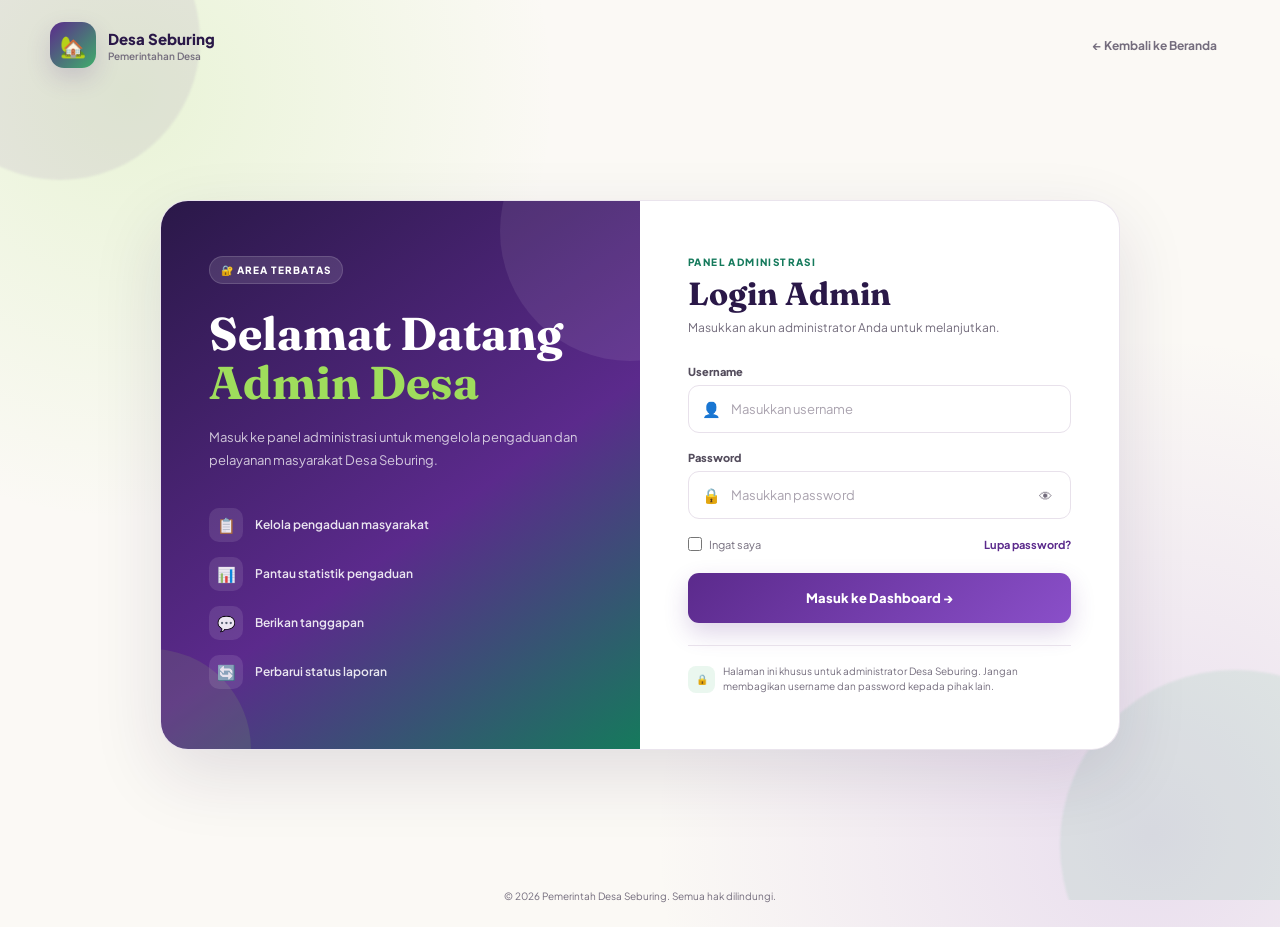
==== admin-login.html @ 7fe1b18f "fix" ====
<!DOCTYPE html>
<html lang="id">
<head>
  <meta charset="UTF-8">
  <meta name="viewport" content="width=device-width, initial-scale=1.0">

  <title>Login Admin - Desa Seburing</title>

  <link rel="preconnect" href="https://fonts.googleapis.com">
  <link rel="preconnect" href="https://fonts.gstatic.com" crossorigin>
  <link href="https://fonts.googleapis.com/css2?family=Fraunces:opsz,wght@9..144,600;9..144,700&family=Plus+Jakarta+Sans:wght@400;500;600;700;800&display=swap" rel="stylesheet">

  <style>
    :root {
      --purple-dark: #2a1848;
      --purple: #5b2a8c;
      --purple-light: #8a4fc9;

      --green-dark: #157a5c;
      --green: #3fae6b;
      --green-light: #9fdd5c;

      --cream: #fbf9f5;
      --cream-dark: #f3eee7;

      --white: #ffffff;
      --text: #292332;
      --muted: #746d7d;

      --border: #e8e1eb;

      --danger: #dc3545;

      --shadow: 0 25px 70px rgba(42, 24, 72, .12);
    }

    * {
      margin: 0;
      padding: 0;
      box-sizing: border-box;
    }

    html,
    body {
      min-height: 100%;
    }

    body {
      font-family: "Plus Jakarta Sans", sans-serif;
      background:
        radial-gradient(
          circle at 10% 10%,
          rgba(159, 221, 92, .20),
          transparent 30%
        ),
        radial-gradient(
          circle at 90% 90%,
          rgba(138, 79, 201, .16),
          transparent 35%
        ),
        var(--cream);

      color: var(--text);
      min-height: 100vh;
    }

    button,
    input {
      font-family: inherit;
    }

    button {
      cursor: pointer;
    }

    a {
      text-decoration: none;
      color: inherit;
    }

    /* =========================
       BACKGROUND
    ========================== */

    .background-decoration {
      position: fixed;
      inset: 0;
      overflow: hidden;
      pointer-events: none;
      z-index: -1;
    }

    .circle {
      position: absolute;
      border-radius: 50%;
      filter: blur(1px);
    }

    .circle-1 {
      width: 280px;
      height: 280px;
      top: -100px;
      left: -80px;
      background: rgba(91, 42, 140, .08);
    }

    .circle-2 {
      width: 350px;
      height: 350px;
      right: -130px;
      bottom: -120px;
      background: rgba(63, 174, 107, .10);
    }

    /* =========================
       HEADER
    ========================== */

    .topbar {
      width: 100%;
      padding: 22px 30px;
    }

    .topbar-inner {
      width: min(1180px, 100%);
      margin: auto;

      display: flex;
      align-items: center;
      justify-content: space-between;
      gap: 20px;
    }

    .brand {
      display: flex;
      align-items: center;
      gap: 12px;

      color: var(--purple-dark);
    }

    .brand-icon {
      width: 46px;
      height: 46px;

      display: grid;
      place-items: center;

      border-radius: 14px;

      color: white;
      font-size: 21px;

      background:
        linear-gradient(
          135deg,
          var(--purple),
          var(--green)
        );

      box-shadow:
        0 10px 25px rgba(91, 42, 140, .18);
    }

    .brand-name {
      font-weight: 800;
      font-size: 15px;
    }

    .brand-subtitle {
      display: block;

      color: var(--muted);

      font-size: 10px;
      font-weight: 600;

      margin-top: 2px;
    }

    .back-home {
      color: var(--muted);

      font-size: 12px;
      font-weight: 700;

      padding: 9px 13px;

      border-radius: 9px;

      transition: .2s;
    }

    .back-home:hover {
      color: var(--purple);
      background: rgba(91, 42, 140, .07);
    }

    /* =========================
       MAIN
    ========================== */

    .main {
      width: min(1180px, calc(100% - 40px));
      min-height: calc(100vh - 100px);

      margin: auto;

      display: flex;
      align-items: center;
      justify-content: center;

      padding: 30px 0 60px;
    }

    .login-layout {
      width: 100%;
      max-width: 960px;

      display: grid;
      grid-template-columns: 1fr 1fr;

      background: var(--white);

      border-radius: 28px;

      overflow: hidden;

      box-shadow: var(--shadow);

      border: 1px solid rgba(232, 225, 235, .9);
    }

    /* =========================
       LEFT PANEL
    ========================== */

    .welcome-panel {
      position: relative;

      padding: 55px 48px;

      color: white;

      background:
        linear-gradient(
          145deg,
          var(--purple-dark),
          var(--purple) 58%,
          var(--green-dark)
        );

      overflow: hidden;
    }

    .welcome-panel::before {
      content: "";

      position: absolute;

      width: 260px;
      height: 260px;

      border-radius: 50%;

      right: -120px;
      top: -100px;

      background: rgba(255,255,255,.08);
    }

    .welcome-panel::after {
      content: "";

      position: absolute;

      width: 200px;
      height: 200px;

      border-radius: 50%;

      left: -110px;
      bottom: -100px;

      background: rgba(159,221,92,.12);
    }

    .welcome-content {
      position: relative;
      z-index: 2;
    }

    .panel-badge {
      display: inline-flex;
      align-items: center;
      gap: 7px;

      padding: 7px 11px;

      border-radius: 30px;

      background: rgba(255,255,255,.12);
      border: 1px solid rgba(255,255,255,.14);

      font-size: 10px;
      font-weight: 800;

      text-transform: uppercase;
      letter-spacing: 1px;

      margin-bottom: 25px;
    }

    .welcome-panel h1 {
      font-family: "Fraunces", serif;

      font-size: clamp(32px, 4vw, 46px);

      line-height: 1.08;

      margin-bottom: 18px;
    }

    .welcome-panel h1 span {
      color: var(--green-light);
    }

    .welcome-panel > .welcome-content > p {
      color: rgba(255,255,255,.75);

      font-size: 13px;

      line-height: 1.8;

      max-width: 400px;
    }

    .feature-list {
      margin-top: 35px;

      display: flex;
      flex-direction: column;

      gap: 15px;
    }

    .feature {
      display: flex;
      align-items: center;

      gap: 12px;

      color: rgba(255,255,255,.88);

      font-size: 12px;
      font-weight: 600;
    }

    .feature-icon {
      width: 34px;
      height: 34px;

      flex-shrink: 0;

      display: grid;
      place-items: center;

      border-radius: 10px;

      background: rgba(255,255,255,.10);

      font-size: 15px;
    }

    /* =========================
       LOGIN PANEL
    ========================== */

    .login-panel {
      padding: 55px 48px;

      display: flex;
      flex-direction: column;
      justify-content: center;
    }

    .login-heading {
      margin-bottom: 30px;
    }

    .login-heading small {
      display: block;

      color: var(--green-dark);

      font-size: 10px;
      font-weight: 800;

      letter-spacing: 1.4px;

      text-transform: uppercase;

      margin-bottom: 8px;
    }

    .login-heading h2 {
      font-family: "Fraunces", serif;

      color: var(--purple-dark);

      font-size: 32px;

      line-height: 1.15;
    }

    .login-heading p {
      color: var(--muted);

      font-size: 12px;

      margin-top: 8px;
    }

    /* =========================
       FORM
    ========================== */

    .form-group {
      margin-bottom: 18px;
    }

    .form-group label {
      display: block;

      color: #544d5d;

      font-size: 11px;
      font-weight: 800;

      margin-bottom: 7px;
    }

    .input-wrapper {
      position: relative;
    }

    .input-icon {
      position: absolute;

      left: 14px;
      top: 50%;

      transform: translateY(-50%);

      font-size: 15px;

      color: var(--muted);

      pointer-events: none;
    }

    .form-control {
      width: 100%;

      min-height: 48px;

      border: 1px solid var(--border);

      border-radius: 11px;

      padding:
        12px
        43px
        12px
        42px;

      outline: none;

      background: #fff;

      color: var(--text);

      font-size: 13px;

      transition: .2s;
    }

    .form-control::placeholder {
      color: #aaa3af;
    }

    .form-control:focus {
      border-color: var(--purple-light);

      box-shadow:
        0 0 0 4px
        rgba(138, 79, 201, .09);
    }

    .password-toggle {
      position: absolute;

      right: 10px;
      top: 50%;

      transform: translateY(-50%);

      width: 32px;
      height: 32px;

      border: 0;

      background: transparent;

      color: var(--muted);

      border-radius: 7px;
    }

    .password-toggle:hover {
      background: #f4eff7;

      color: var(--purple);
    }

    /* =========================
       OPTIONS
    ========================== */

    .login-options {
      display: flex;
      align-items: center;
      justify-content: space-between;

      gap: 10px;

      margin: 5px 0 22px;
    }

    .remember {
      display: flex;
      align-items: center;

      gap: 7px;

      color: var(--muted);

      font-size: 11px;

      cursor: pointer;
    }

    .remember input {
      accent-color: var(--purple);

      width: 14px;
      height: 14px;
    }

    .forgot {
      border: 0;
      background: transparent;

      color: var(--purple);

      font-size: 11px;
      font-weight: 700;
    }

    .forgot:hover {
      text-decoration: underline;
    }

    /* =========================
       LOGIN BUTTON
    ========================== */

    .login-button {
      width: 100%;

      min-height: 50px;

      border: 0;

      border-radius: 11px;

      color: white;

      background:
        linear-gradient(
          135deg,
          var(--purple),
          var(--purple-light)
        );

      font-size: 13px;
      font-weight: 800;

      box-shadow:
        0 10px 25px
        rgba(91,42,140,.20);

      transition: .2s;
    }

    .login-button:hover {
      transform: translateY(-1px);

      box-shadow:
        0 13px 30px
        rgba(91,42,140,.27);
    }

    .login-button:disabled {
      opacity: .65;

      cursor: not-allowed;

      transform: none;
    }

    /* =========================
       ERROR
    ========================== */

    .error-message {
      display: none;

      margin-bottom: 17px;

      padding: 11px 13px;

      border-radius: 10px;

      background: #fff0f1;

      border: 1px solid #ffd6da;

      color: var(--danger);

      font-size: 11px;

      line-height: 1.5;
    }

    .error-message.show {
      display: block;
    }

    /* =========================
       SECURITY INFO
    ========================== */

    .security-info {
      display: flex;
      align-items: center;

      gap: 8px;

      margin-top: 22px;

      padding-top: 18px;

      border-top: 1px solid var(--border);

      color: var(--muted);

      font-size: 10px;

      line-height: 1.5;
    }

    .security-icon {
      width: 27px;
      height: 27px;

      flex-shrink: 0;

      display: grid;
      place-items: center;

      border-radius: 8px;

      background: #eaf7ef;

      color: var(--green-dark);
    }

    /* =========================
       FOOTER
    ========================== */

    .footer {
      text-align: center;

      color: var(--muted);

      font-size: 10px;

      padding: 0 20px 25px;
    }

    /* =========================
       LOADING
    ========================== */

    .button-loading {
      display: none;
      align-items: center;
      justify-content: center;
      gap: 8px;
    }

    .login-button.loading .button-text {
      display: none;
    }

    .login-button.loading .button-loading {
      display: flex;
    }

    .spinner {
      width: 16px;
      height: 16px;

      border: 2px solid rgba(255,255,255,.4);

      border-top-color: white;

      border-radius: 50%;

      animation: spin .7s linear infinite;
    }

    @keyframes spin {
      to {
        transform: rotate(360deg);
      }
    }

    /* =========================
       RESPONSIVE
    ========================== */

    @media (max-width: 800px) {

      .topbar {
        padding: 17px 20px;
      }

      .main {
        width: min(100% - 24px, 600px);

        min-height: auto;

        padding:
          20px
          0
          40px;
      }

      .login-layout {
        grid-template-columns: 1fr;

        border-radius: 22px;
      }

      .welcome-panel {
        padding: 35px 30px;
      }

      .welcome-panel h1 {
        font-size: 35px;
      }

      .feature-list {
        display: grid;

        grid-template-columns:
          repeat(2, 1fr);

        gap: 12px;

        margin-top: 25px;
      }

      .login-panel {
        padding: 35px 30px;
      }

    }

    @media (max-width: 500px) {

      .brand-subtitle {
        display: none;
      }

      .back-home {
        font-size: 11px;
      }

      .welcome-panel {
        padding: 30px 23px;
      }

      .login-panel {
        padding: 30px 23px;
      }

      .feature-list {
        grid-template-columns: 1fr;
      }

      .login-heading h2 {
        font-size: 28px;
      }

    }
  </style>
</head>

<body>

  <!-- BACKGROUND -->

  <div class="background-decoration">
    <div class="circle circle-1"></div>
    <div class="circle circle-2"></div>
  </div>


  <!-- HEADER -->

  <header class="topbar">

    <div class="topbar-inner">

      <a href="index.html" class="brand">

        <div class="brand-icon">
          🏡
        </div>

        <div>
          <div class="brand-name">
            Desa Seburing
          </div>

          <span class="brand-subtitle">
            Pemerintahan Desa
          </span>
        </div>

      </a>

      <a
        href="index.html"
        class="back-home">
        ← Kembali ke Beranda
      </a>

    </div>

  </header>


  <!-- MAIN -->

  <main class="main">

    <div class="login-layout">


      <!-- =====================
           WELCOME
      ====================== -->

      <section class="welcome-panel">

        <div class="welcome-content">

          <div class="panel-badge">
            🔐 Area Terbatas
          </div>

          <h1>
            Selamat Datang<br>
            <span>Admin Desa</span>
          </h1>

          <p>
            Masuk ke panel administrasi untuk
            mengelola pengaduan dan pelayanan
            masyarakat Desa Seburing.
          </p>


          <div class="feature-list">

            <div class="feature">

              <div class="feature-icon">
                📋
              </div>

              <span>
                Kelola pengaduan masyarakat
              </span>

            </div>


            <div class="feature">

              <div class="feature-icon">
                📊
              </div>

              <span>
                Pantau statistik pengaduan
              </span>

            </div>


            <div class="feature">

              <div class="feature-icon">
                💬
              </div>

              <span>
                Berikan tanggapan
              </span>

            </div>


            <div class="feature">

              <div class="feature-icon">
                🔄
              </div>

              <span>
                Perbarui status laporan
              </span>

            </div>

          </div>

        </div>

      </section>


      <!-- =====================
           LOGIN
      ====================== -->

      <section class="login-panel">

        <div class="login-heading">

          <small>
            Panel Administrasi
          </small>

          <h2>
            Login Admin
          </h2>

          <p>
            Masukkan akun administrator Anda
            untuk melanjutkan.
          </p>

        </div>


        <!-- ERROR -->

        <div
          class="error-message"
          id="errorMessage">
        </div>


        <!-- FORM -->

        <form
          id="loginForm"
          autocomplete="on">


          <!-- USERNAME -->

          <div class="form-group">

            <label for="username">
              Username
            </label>

            <div class="input-wrapper">

              <span class="input-icon">
                👤
              </span>

              <input
                type="text"
                id="username"
                name="username"
                class="form-control"
                placeholder="Masukkan username"
                autocomplete="username"
                required>

            </div>

          </div>


          <!-- PASSWORD -->

          <div class="form-group">

            <label for="password">
              Password
            </label>

            <div class="input-wrapper">

              <span class="input-icon">
                🔒
              </span>

              <input
                type="password"
                id="password"
                name="password"
                class="form-control"
                placeholder="Masukkan password"
                autocomplete="current-password"
                required>

              <button
                type="button"
                class="password-toggle"
                id="passwordToggle"
                aria-label="Tampilkan password">
                👁
              </button>

            </div>

          </div>


          <!-- OPTIONS -->

          <div class="login-options">

            <label class="remember">

              <input
                type="checkbox"
                id="remember">

              <span>
                Ingat saya
              </span>

            </label>

            <button
              type="button"
              class="forgot"
              id="forgotButton">
              Lupa password?
            </button>

          </div>


          <!-- LOGIN -->

          <button
            type="submit"
            class="login-button"
            id="loginButton">

            <span class="button-text">
              Masuk ke Dashboard →
            </span>

            <span class="button-loading">
              <span class="spinner"></span>
              Memeriksa akun...
            </span>

          </button>

        </form>


        <!-- SECURITY -->

        <div class="security-info">

          <div class="security-icon">
            🔒
          </div>

          <span>
            Halaman ini khusus untuk administrator
            Desa Seburing. Jangan membagikan
            username dan password kepada pihak lain.
          </span>

        </div>

      </section>

    </div>

  </main>


  <!-- FOOTER -->

  <footer class="footer">

    © <span id="year"></span>
    Pemerintah Desa Seburing.
    Semua hak dilindungi.

  </footer>


  <script>
    /* =====================================================
       KONFIGURASI
    ===================================================== */

    const API_URL =
      "https://script.google.com/macros/s/AKfycbyyO-7rDVCGAe1eK1dT38IYZ7v0xkyFf-keURw77UYiTInyNNSq6HL-UA06gXPdn8LJ/exec";


    /*
      MODE LOGIN

      "APPS_SCRIPT"
      = login diverifikasi oleh Google Apps Script

      "LOCAL"
      = login menggunakan username/password
        yang ditulis di bawah.

      Untuk website yang benar-benar dipakai,
      gunakan APPS_SCRIPT.
    */

    const LOGIN_MODE = "APPS_SCRIPT";


    /*
      HANYA DIGUNAKAN JIKA LOGIN_MODE = "LOCAL"

      Jangan gunakan password asli di sini
      untuk website publik.
    */

    const LOCAL_USERNAME = "admin";
    const LOCAL_PASSWORD = "admin123";


    /* =====================================================
       ELEMENT
    ===================================================== */

    const loginForm =
      document.getElementById(
        "loginForm"
      );

    const usernameInput =
      document.getElementById(
        "username"
      );

    const passwordInput =
      document.getElementById(
        "password"
      );

    const passwordToggle =
      document.getElementById(
        "passwordToggle"
      );

    const loginButton =
      document.getElementById(
        "loginButton"
      );

    const errorMessage =
      document.getElementById(
        "errorMessage"
      );


    /* =====================================================
       INITIALIZE
    ===================================================== */

    document.addEventListener(
      "DOMContentLoaded",
      () => {

        document.getElementById(
          "year"
        ).textContent =
          new Date().getFullYear();


        /*
          Jika sebelumnya sudah login,
          langsung arahkan ke admin.html.
        */

        const savedSession =
          localStorage.getItem(
            "desaSeburingAdmin"
          );


        if (savedSession) {

          try {

            const session =
              JSON.parse(
                savedSession
              );


            if (
              session &&
              session.loggedIn === true
            ) {

              window.location.href =
                "admin.html";

            }

          } catch (error) {

            localStorage.removeItem(
              "desaSeburingAdmin"
            );

          }

        }

      }
    );


    /* =====================================================
       SHOW / HIDE PASSWORD
    ===================================================== */

    passwordToggle.addEventListener(
      "click",
      () => {

        const isPassword =
          passwordInput.type ===
          "password";


        passwordInput.type =
          isPassword
            ? "text"
            : "password";


        passwordToggle.textContent =
          isPassword
            ? "🙈"
            : "👁";

      }
    );


    /* =====================================================
       LOGIN
    ===================================================== */

    loginForm.addEventListener(
      "submit",
      async event => {

        event.preventDefault();


        hideError();


        const username =
          usernameInput.value.trim();

        const password =
          passwordInput.value;


        if (!username) {

          showError(
            "Username wajib diisi."
          );

          usernameInput.focus();

          return;

        }


        if (!password) {

          showError(
            "Password wajib diisi."
          );

          passwordInput.focus();

          return;

        }


        setLoginLoading(true);


        try {

          let result;


          /*
            ================================================
            LOGIN LOCAL
            ================================================
          */

          if (
            LOGIN_MODE ===
            "LOCAL"
          ) {

            /*
              Simulasi pemeriksaan login.
            */

            await delay(600);


            if (
              username ===
                LOCAL_USERNAME &&
              password ===
                LOCAL_PASSWORD
            ) {

              result = {
                success: true,
                data: {
                  username: username
                }
              };

            } else {

              result = {
                success: false,
                message:
                  "Username atau password salah."
              };

            }

          }


          /*
            ================================================
            LOGIN GOOGLE APPS SCRIPT
            ================================================
          */

          else {

            result =
              await loginWithAppsScript(
                username,
                password
              );

          }


          if (
            !result ||
            result.success !== true
          ) {

            throw new Error(
              result?.message ||
              "Username atau password salah."
            );

          }


          /*
            Simpan session sederhana
            di browser.
          */

          const session = {

            loggedIn: true,

            username:
              result.data?.username ||
              username,

            loginTime:
              new Date().toISOString()

          };


          localStorage.setItem(
            "desaSeburingAdmin",
            JSON.stringify(session)
          );


          /*
            Beri sedikit waktu agar
            user melihat proses berhasil.
          */

          await delay(300);


          window.location.href =
            "admin.html";


        } catch (error) {

          console.error(error);


          showError(
            error.message ||
            "Login gagal. Silakan coba lagi."
          );


        } finally {

          setLoginLoading(false);

        }

      }
    );


    /* =====================================================
       LOGIN APPS SCRIPT
    ===================================================== */

    async function loginWithAppsScript(
      username,
      password
    ) {

      /*
        Apps Script diharapkan menerima:

        {
          action: "adminLogin",
          username: "...",
          password: "..."
        }

        dan mengembalikan:

        {
          success: true,
          data: {
            username: "admin"
          }
        }

        atau:

        {
          success: false,
          message: "Username atau password salah."
        }
      */


      const response =
        await fetch(
          API_URL,
          {
            method: "POST",

            headers: {
              "Content-Type":
                "text/plain;charset=utf-8"
            },

            body:
              JSON.stringify({

                action:
                  "adminLogin",

                username:
                  username,

                password:
                  password

              })

          }
        );


      if (!response.ok) {

        throw new Error(
          "Server login tidak dapat dihubungi."
        );

      }


      return await response.json();

    }


    /* =====================================================
       FORGOT PASSWORD
    ===================================================== */

    document
      .getElementById(
        "forgotButton"
      )
      .addEventListener(
        "click",
        () => {

          showError(
            "Untuk keamanan, silakan hubungi administrator utama Desa Seburing untuk melakukan reset password."
          );

        }
      );


    /* =====================================================
       ERROR
    ===================================================== */

    function showError(message) {

      errorMessage.textContent =
        message;

      errorMessage.classList.add(
        "show"
      );

    }


    function hideError() {

      errorMessage.textContent =
        "";

      errorMessage.classList.remove(
        "show"
      );

    }


    /* =====================================================
       BUTTON LOADING
    ===================================================== */

    function setLoginLoading(
      loading
    ) {

      if (loading) {

        loginButton.classList.add(
          "loading"
        );

        loginButton.disabled =
          true;

        usernameInput.disabled =
          true;

        passwordInput.disabled =
          true;

      } else {

        loginButton.classList.remove(
          "loading"
        );

        loginButton.disabled =
          false;

        usernameInput.disabled =
          false;

        passwordInput.disabled =
          false;

      }

    }


    /* =====================================================
       DELAY
    ===================================================== */

    function delay(ms) {

      return new Promise(
        resolve =>
          setTimeout(
            resolve,
            ms
          )
      );

    }
  </script>

</body>
</html>
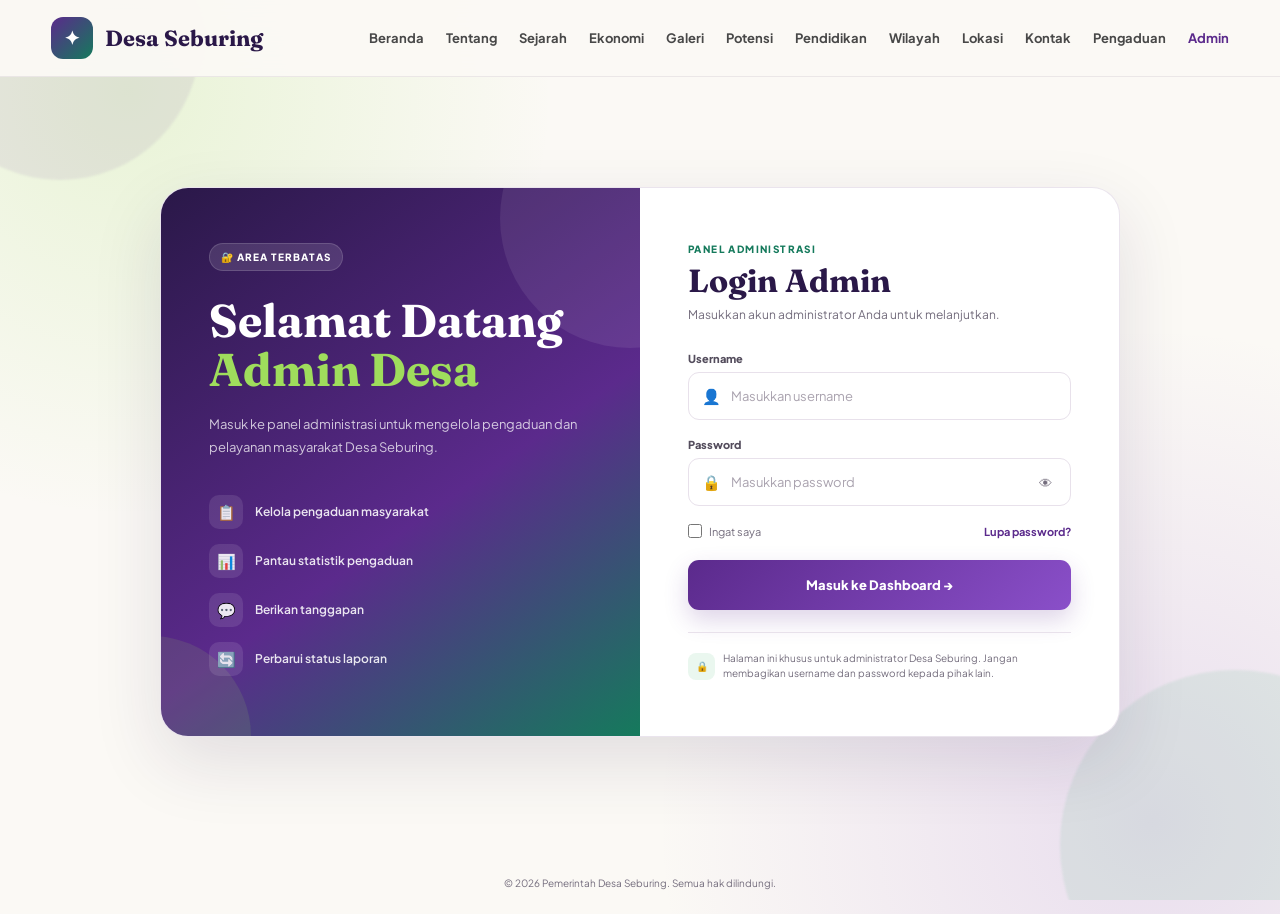
==== commit cfcdd73c: "Refactor admin-login.html for improved layout and styles Refactor HTML structure and CSS styles for " ====
--- a/admin-login.html
+++ b/admin-login.html
@@ -8,9 +8,13 @@
 
   <link rel="preconnect" href="https://fonts.googleapis.com">
   <link rel="preconnect" href="https://fonts.gstatic.com" crossorigin>
-  <link href="https://fonts.googleapis.com/css2?family=Fraunces:opsz,wght@9..144,600;9..144,700&family=Plus+Jakarta+Sans:wght@400;500;600;700;800&display=swap" rel="stylesheet">
+
+  <link
+    href="https://fonts.googleapis.com/css2?family=Fraunces:opsz,wght@9..144,600;9..144,700&family=Plus+Jakarta+Sans:wght@400;500;600;700;800&display=swap"
+    rel="stylesheet">
 
   <style>
+
     :root {
       --purple-dark: #2a1848;
       --purple: #5b2a8c;
@@ -34,19 +38,23 @@
       --shadow: 0 25px 70px rgba(42, 24, 72, .12);
     }
 
+
     * {
       margin: 0;
       padding: 0;
       box-sizing: border-box;
     }
 
+
     html,
     body {
       min-height: 100%;
     }
 
+
     body {
       font-family: "Plus Jakarta Sans", sans-serif;
+
       background:
         radial-gradient(
           circle at 10% 10%,
@@ -64,161 +72,257 @@
       min-height: 100vh;
     }
 
+
     button,
     input {
       font-family: inherit;
     }
 
+
     button {
       cursor: pointer;
     }
+
 
     a {
       text-decoration: none;
       color: inherit;
     }
 
-    /* =========================
-       BACKGROUND
-    ========================== */
-
-    .background-decoration {
-      position: fixed;
-      inset: 0;
-      overflow: hidden;
-      pointer-events: none;
-      z-index: -1;
-    }
-
-    .circle {
-      position: absolute;
-      border-radius: 50%;
-      filter: blur(1px);
-    }
-
-    .circle-1 {
-      width: 280px;
-      height: 280px;
-      top: -100px;
-      left: -80px;
-      background: rgba(91, 42, 140, .08);
-    }
-
-    .circle-2 {
-      width: 350px;
-      height: 350px;
-      right: -130px;
-      bottom: -120px;
-      background: rgba(63, 174, 107, .10);
-    }
-
-    /* =========================
-       HEADER
-    ========================== */
-
-    .topbar {
+
+    /* =====================================================
+       NAVBAR
+    ===================================================== */
+
+    .navbar {
+      position: sticky;
+      top: 0;
+      z-index: 1000;
+
       width: 100%;
-      padding: 22px 30px;
-    }
-
-    .topbar-inner {
-      width: min(1180px, 100%);
+
+      background: rgba(251, 249, 245, .94);
+
+      backdrop-filter: blur(15px);
+
+      border-bottom:
+        1px solid
+        rgba(42, 24, 72, .08);
+    }
+
+
+    .nav-container {
+      width: min(1180px, 92%);
+      height: 76px;
+
       margin: auto;
 
       display: flex;
       align-items: center;
       justify-content: space-between;
+
       gap: 20px;
     }
 
-    .brand {
+
+    .nav-container .brand {
       display: flex;
       align-items: center;
+
       gap: 12px;
 
+      font-family: "Fraunces", serif;
+
+      font-weight: 700;
+      font-size: 22px;
+
       color: var(--purple-dark);
     }
 
-    .brand-icon {
-      width: 46px;
-      height: 46px;
+
+    .nav-container .brand-icon {
+      width: 42px;
+      height: 42px;
 
       display: grid;
       place-items: center;
 
-      border-radius: 14px;
+      border-radius: 12px;
 
       color: white;
-      font-size: 21px;
 
       background:
         linear-gradient(
           135deg,
           var(--purple),
-          var(--green)
+          var(--green-dark)
         );
 
-      box-shadow:
-        0 10px 25px rgba(91, 42, 140, .18);
-    }
-
-    .brand-name {
-      font-weight: 800;
-      font-size: 15px;
-    }
-
-    .brand-subtitle {
-      display: block;
-
-      color: var(--muted);
-
-      font-size: 10px;
-      font-weight: 600;
-
-      margin-top: 2px;
-    }
-
-    .back-home {
-      color: var(--muted);
-
-      font-size: 12px;
+      font-size: 19px;
+    }
+
+
+    .nav-links {
+      display: flex;
+      align-items: center;
+
+      gap: 22px;
+
+      flex-wrap: wrap;
+    }
+
+
+    .nav-links a {
+      font-size: 13px;
       font-weight: 700;
 
-      padding: 9px 13px;
-
-      border-radius: 9px;
-
-      transition: .2s;
-    }
-
-    .back-home:hover {
+      color: #484848;
+
+      transition: .25s;
+    }
+
+
+    .nav-links a:hover,
+    .nav-links a.active {
       color: var(--purple);
-      background: rgba(91, 42, 140, .07);
-    }
-
-    /* =========================
+    }
+
+
+    .nav-toggle {
+      display: none;
+
+      border: 0;
+      background: transparent;
+
+      font-size: 26px;
+
+      color: var(--purple-dark);
+    }
+
+
+    @media (max-width: 900px) {
+
+      .nav-toggle {
+        display: block;
+      }
+
+
+      .nav-links {
+        display: none;
+
+        position: absolute;
+
+        left: 4%;
+        right: 4%;
+        top: 70px;
+
+        padding: 18px;
+
+        flex-direction: column;
+
+        align-items: flex-start;
+
+        gap: 15px;
+
+        background: white;
+
+        border-radius: 16px;
+
+        box-shadow: var(--shadow);
+
+        border:
+          1px solid
+          rgba(42, 24, 72, .08);
+      }
+
+
+      .nav-links.open {
+        display: flex;
+      }
+
+    }
+
+
+    /* =====================================================
+       BACKGROUND
+    ===================================================== */
+
+    .background-decoration {
+      position: fixed;
+
+      inset: 0;
+
+      overflow: hidden;
+
+      pointer-events: none;
+
+      z-index: -1;
+    }
+
+
+    .circle {
+      position: absolute;
+
+      border-radius: 50%;
+
+      filter: blur(1px);
+    }
+
+
+    .circle-1 {
+      width: 280px;
+      height: 280px;
+
+      top: -100px;
+      left: -80px;
+
+      background:
+        rgba(91, 42, 140, .08);
+    }
+
+
+    .circle-2 {
+      width: 350px;
+      height: 350px;
+
+      right: -130px;
+      bottom: -120px;
+
+      background:
+        rgba(63, 174, 107, .10);
+    }
+
+
+    /* =====================================================
        MAIN
-    ========================== */
+    ===================================================== */
 
     .main {
       width: min(1180px, calc(100% - 40px));
-      min-height: calc(100vh - 100px);
+
+      min-height:
+        calc(100vh - 100px);
 
       margin: auto;
 
       display: flex;
+
       align-items: center;
+
       justify-content: center;
 
       padding: 30px 0 60px;
     }
+
 
     .login-layout {
       width: 100%;
       max-width: 960px;
 
       display: grid;
-      grid-template-columns: 1fr 1fr;
+
+      grid-template-columns:
+        1fr 1fr;
 
       background: var(--white);
 
@@ -228,12 +332,15 @@
 
       box-shadow: var(--shadow);
 
-      border: 1px solid rgba(232, 225, 235, .9);
-    }
-
-    /* =========================
+      border:
+        1px solid
+        rgba(232, 225, 235, .9);
+    }
+
+
+    /* =====================================================
        LEFT PANEL
-    ========================== */
+    ===================================================== */
 
     .welcome-panel {
       position: relative;
@@ -253,6 +360,7 @@
       overflow: hidden;
     }
 
+
     .welcome-panel::before {
       content: "";
 
@@ -266,8 +374,10 @@
       right: -120px;
       top: -100px;
 
-      background: rgba(255,255,255,.08);
-    }
+      background:
+        rgba(255,255,255,.08);
+    }
+
 
     .welcome-panel::after {
       content: "";
@@ -282,51 +392,71 @@
       left: -110px;
       bottom: -100px;
 
-      background: rgba(159,221,92,.12);
-    }
+      background:
+        rgba(159,221,92,.12);
+    }
+
 
     .welcome-content {
       position: relative;
+
       z-index: 2;
     }
+
 
     .panel-badge {
       display: inline-flex;
+
       align-items: center;
+
       gap: 7px;
 
       padding: 7px 11px;
 
       border-radius: 30px;
 
-      background: rgba(255,255,255,.12);
-      border: 1px solid rgba(255,255,255,.14);
+      background:
+        rgba(255,255,255,.12);
+
+      border:
+        1px solid
+        rgba(255,255,255,.14);
 
       font-size: 10px;
+
       font-weight: 800;
 
       text-transform: uppercase;
+
       letter-spacing: 1px;
 
       margin-bottom: 25px;
     }
+
 
     .welcome-panel h1 {
       font-family: "Fraunces", serif;
 
-      font-size: clamp(32px, 4vw, 46px);
+      font-size:
+        clamp(32px, 4vw, 46px);
 
       line-height: 1.08;
 
       margin-bottom: 18px;
     }
+
 
     .welcome-panel h1 span {
       color: var(--green-light);
     }
 
-    .welcome-panel > .welcome-content > p {
-      color: rgba(255,255,255,.75);
+
+    .welcome-panel
+    > .welcome-content
+    > p {
+
+      color:
+        rgba(255,255,255,.75);
 
       font-size: 13px;
 
@@ -334,27 +464,34 @@
 
       max-width: 400px;
     }
+
 
     .feature-list {
       margin-top: 35px;
 
       display: flex;
+
       flex-direction: column;
 
       gap: 15px;
     }
+
 
     .feature {
       display: flex;
+
       align-items: center;
 
       gap: 12px;
 
-      color: rgba(255,255,255,.88);
+      color:
+        rgba(255,255,255,.88);
 
       font-size: 12px;
+
       font-weight: 600;
     }
+
 
     .feature-icon {
       width: 34px;
@@ -363,37 +500,45 @@
       flex-shrink: 0;
 
       display: grid;
+
       place-items: center;
 
       border-radius: 10px;
 
-      background: rgba(255,255,255,.10);
+      background:
+        rgba(255,255,255,.10);
 
       font-size: 15px;
     }
 
-    /* =========================
+
+    /* =====================================================
        LOGIN PANEL
-    ========================== */
+    ===================================================== */
 
     .login-panel {
       padding: 55px 48px;
 
       display: flex;
+
       flex-direction: column;
+
       justify-content: center;
     }
+
 
     .login-heading {
       margin-bottom: 30px;
     }
 
+
     .login-heading small {
       display: block;
 
       color: var(--green-dark);
 
       font-size: 10px;
+
       font-weight: 800;
 
       letter-spacing: 1.4px;
@@ -402,6 +547,7 @@
 
       margin-bottom: 8px;
     }
+
 
     .login-heading h2 {
       font-family: "Fraunces", serif;
@@ -413,6 +559,7 @@
       line-height: 1.15;
     }
 
+
     .login-heading p {
       color: var(--muted);
 
@@ -421,36 +568,42 @@
       margin-top: 8px;
     }
 
-    /* =========================
+
+    /* =====================================================
        FORM
-    ========================== */
+    ===================================================== */
 
     .form-group {
       margin-bottom: 18px;
     }
 
+
     .form-group label {
       display: block;
 
       color: #544d5d;
 
       font-size: 11px;
+
       font-weight: 800;
 
       margin-bottom: 7px;
     }
+
 
     .input-wrapper {
       position: relative;
     }
 
+
     .input-icon {
       position: absolute;
 
       left: 14px;
       top: 50%;
 
-      transform: translateY(-50%);
+      transform:
+        translateY(-50%);
 
       font-size: 15px;
 
@@ -458,13 +611,16 @@
 
       pointer-events: none;
     }
+
 
     .form-control {
       width: 100%;
 
       min-height: 48px;
 
-      border: 1px solid var(--border);
+      border:
+        1px solid
+        var(--border);
 
       border-radius: 11px;
 
@@ -485,25 +641,30 @@
       transition: .2s;
     }
 
+
     .form-control::placeholder {
       color: #aaa3af;
     }
 
+
     .form-control:focus {
-      border-color: var(--purple-light);
+      border-color:
+        var(--purple-light);
 
       box-shadow:
         0 0 0 4px
         rgba(138, 79, 201, .09);
     }
 
+
     .password-toggle {
       position: absolute;
 
       right: 10px;
       top: 50%;
 
-      transform: translateY(-50%);
+      transform:
+        translateY(-50%);
 
       width: 32px;
       height: 32px;
@@ -517,28 +678,34 @@
       border-radius: 7px;
     }
 
+
     .password-toggle:hover {
       background: #f4eff7;
 
       color: var(--purple);
     }
 
-    /* =========================
+
+    /* =====================================================
        OPTIONS
-    ========================== */
+    ===================================================== */
 
     .login-options {
       display: flex;
+
       align-items: center;
+
       justify-content: space-between;
 
       gap: 10px;
 
       margin: 5px 0 22px;
     }
+
 
     .remember {
       display: flex;
+
       align-items: center;
 
       gap: 7px;
@@ -550,30 +717,37 @@
       cursor: pointer;
     }
 
+
     .remember input {
-      accent-color: var(--purple);
+      accent-color:
+        var(--purple);
 
       width: 14px;
       height: 14px;
     }
 
+
     .forgot {
       border: 0;
+
       background: transparent;
 
       color: var(--purple);
 
       font-size: 11px;
+
       font-weight: 700;
     }
+
 
     .forgot:hover {
       text-decoration: underline;
     }
 
-    /* =========================
+
+    /* =====================================================
        LOGIN BUTTON
-    ========================== */
+    ===================================================== */
 
     .login-button {
       width: 100%;
@@ -594,6 +768,7 @@
         );
 
       font-size: 13px;
+
       font-weight: 800;
 
       box-shadow:
@@ -603,14 +778,17 @@
       transition: .2s;
     }
 
+
     .login-button:hover {
-      transform: translateY(-1px);
+      transform:
+        translateY(-1px);
 
       box-shadow:
         0 13px 30px
         rgba(91,42,140,.27);
     }
 
+
     .login-button:disabled {
       opacity: .65;
 
@@ -619,9 +797,10 @@
       transform: none;
     }
 
-    /* =========================
+
+    /* =====================================================
        ERROR
-    ========================== */
+    ===================================================== */
 
     .error-message {
       display: none;
@@ -634,7 +813,9 @@
 
       background: #fff0f1;
 
-      border: 1px solid #ffd6da;
+      border:
+        1px solid
+        #ffd6da;
 
       color: var(--danger);
 
@@ -642,17 +823,20 @@
 
       line-height: 1.5;
     }
+
 
     .error-message.show {
       display: block;
     }
 
-    /* =========================
+
+    /* =====================================================
        SECURITY INFO
-    ========================== */
+    ===================================================== */
 
     .security-info {
       display: flex;
+
       align-items: center;
 
       gap: 8px;
@@ -661,7 +845,9 @@
 
       padding-top: 18px;
 
-      border-top: 1px solid var(--border);
+      border-top:
+        1px solid
+        var(--border);
 
       color: var(--muted);
 
@@ -669,6 +855,7 @@
 
       line-height: 1.5;
     }
+
 
     .security-icon {
       width: 27px;
@@ -677,6 +864,7 @@
       flex-shrink: 0;
 
       display: grid;
+
       place-items: center;
 
       border-radius: 8px;
@@ -686,9 +874,10 @@
       color: var(--green-dark);
     }
 
-    /* =========================
+
+    /* =====================================================
        FOOTER
-    ========================== */
+    ===================================================== */
 
     .footer {
       text-align: center;
@@ -697,67 +886,81 @@
 
       font-size: 10px;
 
-      padding: 0 20px 25px;
-    }
-
-    /* =========================
+      padding:
+        0 20px 25px;
+    }
+
+
+    /* =====================================================
        LOADING
-    ========================== */
+    ===================================================== */
 
     .button-loading {
       display: none;
+
       align-items: center;
+
       justify-content: center;
+
       gap: 8px;
     }
 
-    .login-button.loading .button-text {
+
+    .login-button.loading
+    .button-text {
       display: none;
     }
 
-    .login-button.loading .button-loading {
+
+    .login-button.loading
+    .button-loading {
       display: flex;
     }
+
 
     .spinner {
       width: 16px;
       height: 16px;
 
-      border: 2px solid rgba(255,255,255,.4);
+      border:
+        2px solid
+        rgba(255,255,255,.4);
 
       border-top-color: white;
 
       border-radius: 50%;
 
-      animation: spin .7s linear infinite;
-    }
+      animation:
+        spin .7s linear infinite;
+    }
+
 
     @keyframes spin {
+
       to {
-        transform: rotate(360deg);
-      }
-    }
-
-    /* =========================
+        transform:
+          rotate(360deg);
+      }
+
+    }
+
+
+    /* =====================================================
        RESPONSIVE
-    ========================== */
+    ===================================================== */
 
     @media (max-width: 800px) {
 
-      .topbar {
-        padding: 17px 20px;
-      }
-
       .main {
-        width: min(100% - 24px, 600px);
+        width:
+          min(100% - 24px, 600px);
 
         min-height: auto;
 
         padding:
-          20px
-          0
-          40px;
-      }
+          20px 0 40px;
+      }
+
 
       .login-layout {
         grid-template-columns: 1fr;
@@ -765,14 +968,18 @@
         border-radius: 22px;
       }
 
+
       .welcome-panel {
-        padding: 35px 30px;
-      }
+        padding:
+          35px 30px;
+      }
+
 
       .welcome-panel h1 {
         font-size: 35px;
       }
 
+
       .feature-list {
         display: grid;
 
@@ -784,119 +991,219 @@
         margin-top: 25px;
       }
 
+
       .login-panel {
-        padding: 35px 30px;
-      }
-
-    }
+        padding:
+          35px 30px;
+      }
+
+    }
+
 
     @media (max-width: 500px) {
 
-      .brand-subtitle {
-        display: none;
-      }
-
-      .back-home {
-        font-size: 11px;
-      }
+      .nav-container {
+        height: 70px;
+      }
+
+
+      .nav-container .brand {
+        font-size: 19px;
+      }
+
+
+      .nav-container .brand-icon {
+        width: 38px;
+        height: 38px;
+      }
+
 
       .welcome-panel {
-        padding: 30px 23px;
-      }
+        padding:
+          30px 23px;
+      }
+
 
       .login-panel {
-        padding: 30px 23px;
-      }
+        padding:
+          30px 23px;
+      }
+
 
       .feature-list {
         grid-template-columns: 1fr;
       }
 
+
       .login-heading h2 {
         font-size: 28px;
       }
 
     }
+
   </style>
 </head>
 
+
 <body>
 
-  <!-- BACKGROUND -->
-
-  <div class="background-decoration">
-    <div class="circle circle-1"></div>
-    <div class="circle circle-2"></div>
-  </div>
-
-
-  <!-- HEADER -->
-
-  <header class="topbar">
-
-    <div class="topbar-inner">
-
-      <a href="index.html" class="brand">
-
-        <div class="brand-icon">
-          🏡
-        </div>
-
-        <div>
-          <div class="brand-name">
-            Desa Seburing
-          </div>
-
-          <span class="brand-subtitle">
-            Pemerintahan Desa
-          </span>
-        </div>
-
-      </a>
+
+  <!-- =====================================================
+       NAVBAR
+  ===================================================== -->
+
+  <header class="navbar">
+
+    <div class="nav-container">
 
       <a
         href="index.html"
-        class="back-home">
-        ← Kembali ke Beranda
+        class="brand">
+
+        <span class="brand-icon">
+          ✦
+        </span>
+
+        <span>
+          Desa Seburing
+        </span>
+
       </a>
 
+
+      <button
+        class="nav-toggle"
+        id="navToggle"
+        aria-label="Buka menu"
+        type="button">
+
+        ☰
+
+      </button>
+
+
+      <nav
+        class="nav-links"
+        id="navlinks">
+
+        <a href="index.html">
+          Beranda
+        </a>
+
+        <a href="tentang.html">
+          Tentang
+        </a>
+
+        <a href="sejarah.html">
+          Sejarah
+        </a>
+
+        <a href="ekonomi.html">
+          Ekonomi
+        </a>
+
+        <a href="galeri.html">
+          Galeri
+        </a>
+
+        <a href="potensi_desa.html">
+          Potensi
+        </a>
+
+        <a href="pendidikan.html">
+          Pendidikan
+        </a>
+
+        <a href="wilayah.html">
+          Wilayah
+        </a>
+
+        <a href="lokasi.html">
+          Lokasi
+        </a>
+
+        <a href="kontak.html">
+          Kontak
+        </a>
+
+        <a href="pengaduan.html">
+          Pengaduan
+        </a>
+
+        <a
+          href="admin-login.html"
+          class="active">
+
+          Admin
+
+        </a>
+
+      </nav>
+
     </div>
 
   </header>
 
 
-  <!-- MAIN -->
+  <!-- =====================================================
+       BACKGROUND
+  ===================================================== -->
+
+  <div class="background-decoration">
+
+    <div class="circle circle-1"></div>
+
+    <div class="circle circle-2"></div>
+
+  </div>
+
+
+  <!-- =====================================================
+       MAIN
+  ===================================================== -->
 
   <main class="main">
 
     <div class="login-layout">
 
 
-      <!-- =====================
+      <!-- =================================================
            WELCOME
-      ====================== -->
+      ================================================== -->
 
       <section class="welcome-panel">
 
         <div class="welcome-content">
 
           <div class="panel-badge">
+
             🔐 Area Terbatas
+
           </div>
 
+
           <h1>
+
             Selamat Datang<br>
-            <span>Admin Desa</span>
+
+            <span>
+              Admin Desa
+            </span>
+
           </h1>
 
+
           <p>
+
             Masuk ke panel administrasi untuk
             mengelola pengaduan dan pelayanan
             masyarakat Desa Seburing.
+
           </p>
 
 
           <div class="feature-list">
+
 
             <div class="feature">
 
@@ -949,6 +1256,7 @@
 
             </div>
 
+
           </div>
 
         </div>
@@ -956,11 +1264,12 @@
       </section>
 
 
-      <!-- =====================
+      <!-- =================================================
            LOGIN
-      ====================== -->
+      ================================================== -->
 
       <section class="login-panel">
+
 
         <div class="login-heading">
 
@@ -968,9 +1277,11 @@
             Panel Administrasi
           </small>
 
+
           <h2>
             Login Admin
           </h2>
+
 
           <p>
             Masukkan akun administrator Anda
@@ -1003,11 +1314,13 @@
               Username
             </label>
 
+
             <div class="input-wrapper">
 
               <span class="input-icon">
                 👤
               </span>
+
 
               <input
                 type="text"
@@ -1031,11 +1344,13 @@
               Password
             </label>
 
+
             <div class="input-wrapper">
 
               <span class="input-icon">
                 🔒
               </span>
+
 
               <input
                 type="password"
@@ -1046,12 +1361,15 @@
                 autocomplete="current-password"
                 required>
 
+
               <button
                 type="button"
                 class="password-toggle"
                 id="passwordToggle"
                 aria-label="Tampilkan password">
+
                 👁
+
               </button>
 
             </div>
@@ -1062,6 +1380,7 @@
           <!-- OPTIONS -->
 
           <div class="login-options">
+
 
             <label class="remember">
 
@@ -1074,35 +1393,47 @@
               </span>
 
             </label>
+
 
             <button
               type="button"
               class="forgot"
               id="forgotButton">
+
               Lupa password?
+
             </button>
 
           </div>
 
 
-          <!-- LOGIN -->
+          <!-- LOGIN BUTTON -->
 
           <button
             type="submit"
             class="login-button"
             id="loginButton">
 
+
             <span class="button-text">
+
               Masuk ke Dashboard →
+
             </span>
 
+
             <span class="button-loading">
+
               <span class="spinner"></span>
+
               Memeriksa akun...
+
             </span>
 
+
           </button>
 
+
         </form>
 
 
@@ -1110,18 +1441,26 @@
 
         <div class="security-info">
 
+
           <div class="security-icon">
+
             🔒
+
           </div>
 
+
           <span>
+
             Halaman ini khusus untuk administrator
             Desa Seburing. Jangan membagikan
             username dan password kepada pihak lain.
+
           </span>
 
+
         </div>
 
+
       </section>
 
     </div>
@@ -1129,18 +1468,28 @@
   </main>
 
 
-  <!-- FOOTER -->
+  <!-- =====================================================
+       FOOTER
+  ===================================================== -->
 
   <footer class="footer">
 
-    © <span id="year"></span>
+    ©
+    <span id="year"></span>
+
     Pemerintah Desa Seburing.
     Semua hak dilindungi.
 
   </footer>
 
 
+  <!-- =====================================================
+       JAVASCRIPT
+  ===================================================== -->
+
   <script>
+
+
     /* =====================================================
        KONFIGURASI
     ===================================================== */
@@ -1158,27 +1507,53 @@
       "LOCAL"
       = login menggunakan username/password
         yang ditulis di bawah.
-
-      Untuk website yang benar-benar dipakai,
-      gunakan APPS_SCRIPT.
     */
 
-    const LOGIN_MODE = "APPS_SCRIPT";
+    const LOGIN_MODE =
+      "APPS_SCRIPT";
 
 
     /*
       HANYA DIGUNAKAN JIKA LOGIN_MODE = "LOCAL"
-
-      Jangan gunakan password asli di sini
-      untuk website publik.
     */
 
-    const LOCAL_USERNAME = "admin";
-    const LOCAL_PASSWORD = "admin123";
-
-
-    /* =====================================================
-       ELEMENT
+    const LOCAL_USERNAME =
+      "admin";
+
+    const LOCAL_PASSWORD =
+      "admin123";
+
+
+    /* =====================================================
+       NAVBAR MOBILE TOGGLE
+    ===================================================== */
+
+    const navToggle =
+      document.getElementById(
+        "navToggle"
+      );
+
+
+    const navLinks =
+      document.getElementById(
+        "navlinks"
+      );
+
+
+    navToggle.addEventListener(
+      "click",
+      function () {
+
+        navLinks.classList.toggle(
+          "open"
+        );
+
+      }
+    );
+
+
+    /* =====================================================
+       ELEMENT LOGIN
     ===================================================== */
 
     const loginForm =
@@ -1186,26 +1561,31 @@
         "loginForm"
       );
 
+
     const usernameInput =
       document.getElementById(
         "username"
       );
 
+
     const passwordInput =
       document.getElementById(
         "password"
       );
 
+
     const passwordToggle =
       document.getElementById(
         "passwordToggle"
       );
 
+
     const loginButton =
       document.getElementById(
         "loginButton"
       );
 
+
     const errorMessage =
       document.getElementById(
         "errorMessage"
@@ -1257,6 +1637,7 @@
 
             }
 
+
           } catch (error) {
 
             localStorage.removeItem(
@@ -1316,6 +1697,7 @@
         const username =
           usernameInput.value.trim();
 
+
         const password =
           passwordInput.value;
 
@@ -1354,20 +1736,14 @@
           let result;
 
 
-          /*
-            ================================================
-            LOGIN LOCAL
-            ================================================
-          */
+          /* ==============================================
+             LOGIN LOCAL
+          ============================================== */
 
           if (
             LOGIN_MODE ===
             "LOCAL"
           ) {
-
-            /*
-              Simulasi pemeriksaan login.
-            */
 
             await delay(600);
 
@@ -1380,18 +1756,24 @@
             ) {
 
               result = {
+
                 success: true,
+
                 data: {
                   username: username
                 }
+
               };
 
             } else {
 
               result = {
+
                 success: false,
+
                 message:
                   "Username atau password salah."
+
               };
 
             }
@@ -1399,11 +1781,9 @@
           }
 
 
-          /*
-            ================================================
-            LOGIN GOOGLE APPS SCRIPT
-            ================================================
-          */
+          /* ==============================================
+             LOGIN GOOGLE APPS SCRIPT
+          ============================================== */
 
           else {
 
@@ -1429,10 +1809,9 @@
           }
 
 
-          /*
-            Simpan session sederhana
-            di browser.
-          */
+          /* ==============================================
+             SIMPAN SESSION
+          ============================================== */
 
           const session = {
 
@@ -1454,11 +1833,6 @@
           );
 
 
-          /*
-            Beri sedikit waktu agar
-            user melihat proses berhasil.
-          */
-
           await delay(300);
 
 
@@ -1496,42 +1870,18 @@
       password
     ) {
 
-      /*
-        Apps Script diharapkan menerima:
-
-        {
-          action: "adminLogin",
-          username: "...",
-          password: "..."
-        }
-
-        dan mengembalikan:
-
-        {
-          success: true,
-          data: {
-            username: "admin"
-          }
-        }
-
-        atau:
-
-        {
-          success: false,
-          message: "Username atau password salah."
-        }
-      */
-
-
       const response =
         await fetch(
           API_URL,
           {
+
             method: "POST",
 
             headers: {
+
               "Content-Type":
                 "text/plain;charset=utf-8"
+
             },
 
             body:
@@ -1595,6 +1945,7 @@
       errorMessage.textContent =
         message;
 
+
       errorMessage.classList.add(
         "show"
       );
@@ -1607,6 +1958,7 @@
       errorMessage.textContent =
         "";
 
+
       errorMessage.classList.remove(
         "show"
       );
@@ -1628,11 +1980,14 @@
           "loading"
         );
 
+
         loginButton.disabled =
           true;
 
+
         usernameInput.disabled =
           true;
+
 
         passwordInput.disabled =
           true;
@@ -1643,11 +1998,14 @@
           "loading"
         );
 
+
         loginButton.disabled =
           false;
 
+
         usernameInput.disabled =
           false;
+
 
         passwordInput.disabled =
           false;
@@ -1672,7 +2030,9 @@
       );
 
     }
+
+
   </script>
 
 </body>
-</html>+</html>
